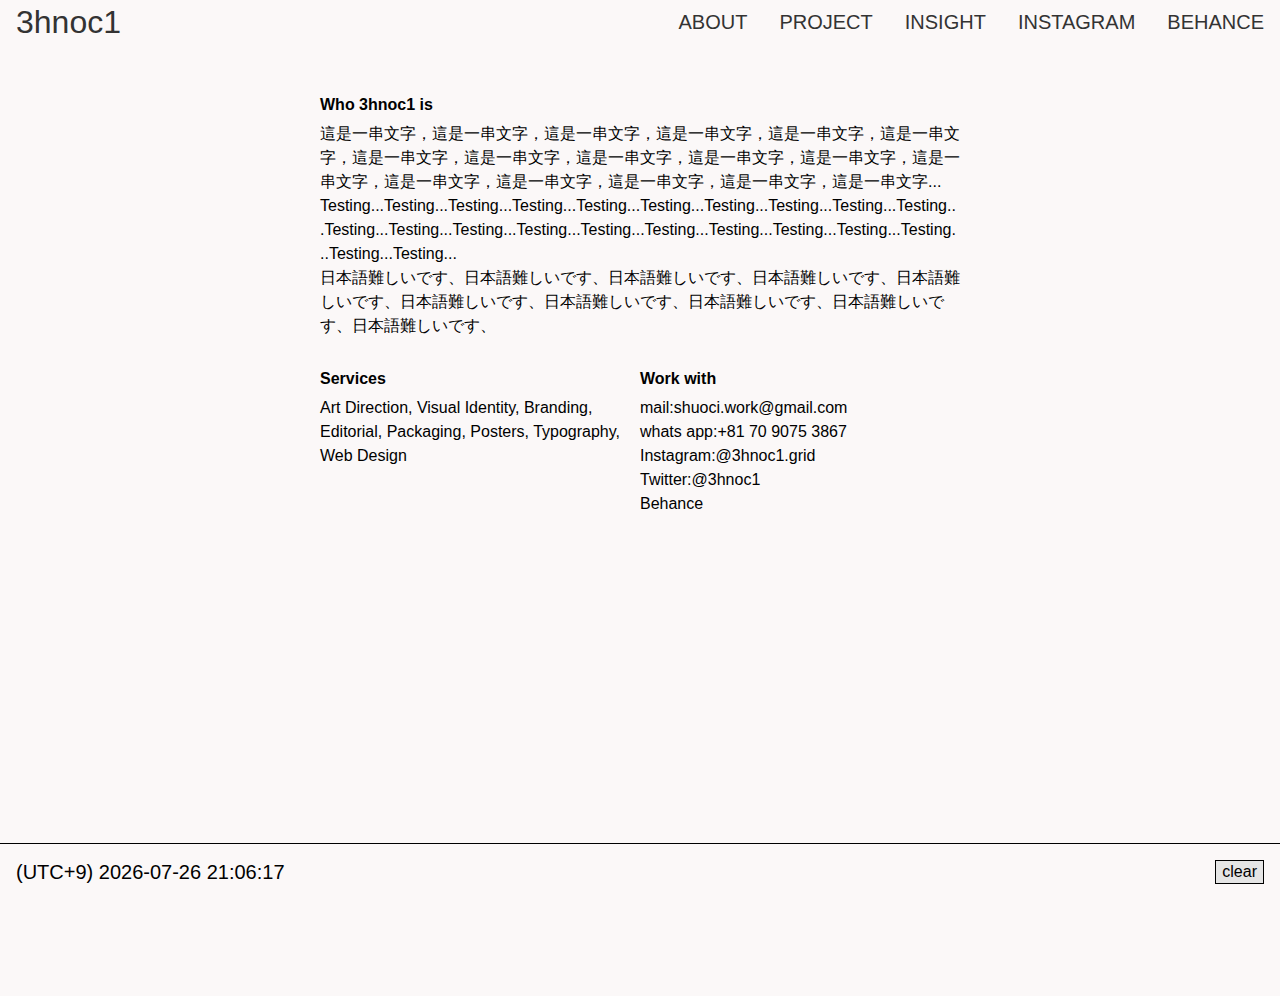
==== ABOUT/index.html @ e115d3f1 "website" ====
<!DOCTYPE html>
<html>

<head>
		<meta charset="utf-8">
		<meta name="viewport" content="width=device-width, initial-scale=1.0">
		<title>3hnoc1</title>
		<link rel="stylesheet" type="text/css" href="index.css">
		<link rel="stylesheet" type="text/css" href="../nav_bar.css">
		<link rel="stylesheet" type="text/css" href="../index_footer.css">
		<meta name="description" content="王碩慈 Graphic Design">
		<meta name="keyword" content="王碩慈 , shuoci wang">
		<script src="../pen.js " defer></script>
			<style>
				canvas {
					display: block;
					position: absolute;
					padding: 0;
					margin: 0;
					z-index: 1;
					pointer-events: none;
					width: 100%;
					height: 100%;
					}
					.project-list {
					position: absolute;
					width: 100vw;
					height: 100vh;
					padding: 0px;
					}
			</style>

</head>

<body>
	<!--nav_bar start-->
	<header class="header">
		<div class="title">
			<a href="#">3hnoc1</a>
		</div>
	<div class="subtitle">
		<ul>
			<li><a href="#">ABOUT</a></li>
			<li><a href="#">PROJECT</a></li>
			<li><a href="#">INSIGHT</a></li>
			<li><a href="#">INSTAGRAM</a></li>
			<li><a href="#">BEHANCE</a></li>
		</ul>
	</div>
	<!--rwd start-->
		<input type="checkbox" id="toggler">
		<label for="toggler">
			<div class="hamburger-container">
				<span></span>
				<span></span>
			</div>
		</label>
		<div class="nav-items">
			<ul>
				<li><a href="#">ABOUT</a></li>
				<li><a href="#">PROJECT</a></li>
				<li><a href="#">INSIGHT</a></li>
				<li><a href="#">INSTAGRAM</a></li>
				<li><a href="#">BEHANCE</a></li>
			</ul>
		</div>
			
		</div>

		</div>
	</header>
	<!--nav_bar end-->
	<!--rwd start-->

	<!--rwd end-->
	<div class="wrapper" id="container"><canvas id="c"></canvas>
	<div class="page_content">
		<div class="content-a">
			<h1>Who 3hnoc1 is</h1>
			<p>這是一串文字，這是一串文字，這是一串文字，這是一串文字，這是一串文字，這是一串文字，這是一串文字，這是一串文字，這是一串文字，這是一串文字，這是一串文字，這是一串文字，這是一串文字，這是一串文字，這是一串文字，這是一串文字，這是一串文字...</p>
			<p>Testing...Testing...Testing...Testing...Testing...Testing...Testing...Testing...Testing...Testing...Testing...Testing...Testing...Testing...Testing...Testing...Testing...Testing...Testing...Testing...Testing...Testing...</p>
			<p>日本語難しいです、日本語難しいです、日本語難しいです、日本語難しいです、日本語難しいです、日本語難しいです、日本語難しいです、日本語難しいです、日本語難しいです、日本語難しいです、</p>
		</div>
		<div class="content-b">
			<div class="content-b-1">
				<h1>Services</h1>
				<p>Art Direction, Visual Identity, Branding, Editorial, Packaging, Posters, Typography, Web Design</p>
			</div>
			<div class="content-b-2">
				<h1>Work with</h1>
				<a href="mailto:shuoci.work@gmail.com"><p>mail:shuoci.work@gmail.com</a><br>whats app:+81 70 9075 3867<br><a href="https://www.instagram.com/3hnoc1.grid/" target="_blank">Instagram:@3hnoc1.grid</a><br>Twitter:@3hnoc1<br><a href="https://www.behance.net/q20517sc6fdc" target="_blank">Behance</a></p>
			</div>
		</div>
	</div>
	</div>
	<!--index_footer start-->
	<header class="footer_bar">
		<div class="time-container">(UTC+9)
			<span id="japan-date-time">--:--:--</span>
		</div>
		<script src="../script-time.js"></script>
		<button id="button_clear" onclick="clearCanvas()">clear</button>
	</header>
</body>
---- ABOUT/index.css ----
body {
	margin: 0;
	font-family: "Hanken Grotesk", sans-serif;
	background-color: #FBF8F8;
	font-size: 1rem;
}

a {
    color: inherit; /* 繼承父元素顏色 */
    text-decoration: none; /* 移除底線 */
}

a:hover {
    color: #434343; /* 修改為懸停時的顏色 (可自定義) */
    text-decoration: underline; /* 懸停時顯示底線 */
}

.wrapper{
	width: 100vw;
	height: 100vh;
}

.page_content {
	width: 50%;
	margin: 0 auto;
	margin-top: 6rem;
}

.content-a{
	width: 100%;
}

.content-b {
	display: flex;
	margin-top: 2rem;
}

.content-b-1{
	width: 50%;
	padding-right: 1rem; 
}

.content-b-2{
	width: 50%;
}

.content-a h1 {
	font-weight: 600;
	margin-bottom: 0.5rem;
	font-size: 1rem;
	margin: 0 0.5rem 0.5rem 0;
}

.content-a p {
	width: 100%;
	margin: 0 0 0.5rem 0;
	font-size: 1rem;
	margin: 0 0.5rem 0 0;
	line-height: 1.5rem;
	word-wrap: break-word;
	box-sizing: border-box;
}

.content-b-1 h1{
	font-weight: 600;
	margin: 0 0 0.5rem 0;
	font-size: 1rem;
}

.content-b-1 p{
	width: 100%;
	margin: 0 0.5rem 0 0;
	font-size: 1rem;
	line-height: 1.5rem;
}

.content-b-2 h1{
	font-weight: 600;
	margin: 0 0 0.5rem 0;
	font-size: 1rem;
}

.content-b-2 p{
	width: 100%;
	margin: 0 0.5rem 0 0;
	font-size: 1rem;
	line-height: 1.5rem;
}

@media(max-width: 768px){
	.page_content {
	width: 80%;
}

}
---- nav_bar.css ----
* {
	list-style: none;
	-moz-box-sizing: border-box;
	-webkit-box-sizing: border-box;
	font-family: "Hanken Grotesk", sans-serif;
	text-decoration: none;
}

/*--nav_bar start--*/
.header {
	display: flex;
	position: fixed;
	width: 100%;
	top: 0;
	padding: 0.25rem 1rem 0.25rem 1rem;
	margin-bottom: 1.5rem;
	justify-content: space-between; /* 左右分布 */
	align-items: center;
	background-color: #FBF8F8;
	z-index: 1000;
	font-size: 2rem;
	box-sizing: border-box; /* 確保 padding 不影響寬度 */

}

.nav_bar {
	width: 100%;
}

.title {
	display: flex;
	flex-shrink: 0; /* 不壓縮 */
	text-align: left;
	z-index: 11;
}

.title a{
	margin-right: 100px;
	color: #333;
}

.subtitle {
	display: flex;
	flex-grow: 1; /* 填滿剩餘空間 */
	flex-shrink: 0; /* 不壓縮 */
	text-align: right;
	width: auto; /* 自適應 */
	max-width: 100%; /* 防止超出邊界 */
	overflow: hidden;
}

.subtitle ul {
	display: flex;
	justify-content: flex-end; /* 子元素間距平均 */
	width: 100%;
	margin: 0;
	padding: 0;
	font-size: 1.25rem;
	visibility: visible;
}

.subtitle ul a {
	color: #333;
	transition: 10%;
	display: block; /* 讓整個區塊可點擊 */
	transition: background-color 0.3s ease; /* 平滑過渡效果 */
	text-decoration: none;
}

.subtitle  ul a:hover {
	background-color: rgba(33, 33, 33, 0.8); /* 滑鼠懸停時底色 */
	text-decoration: none;
}

.subtitle ul li {
	margin-left: 2rem;
	text-decoration: none;
}
/*--nav_bar end--*/

/*--menu bar start--*/
.box{
	background-color: #FBF8F8;
	height: 40px;
	width: 40px;
}

#toggler:checked + label .box {
	background-color: cyan; /* 點擊變色 */
}

#toggler{
	display: none;
}

.hamburger-container{
	display: none;
	width: 30px;
	height: 30px;
	position: relative;
	top: 16px;
	z-index: 9999;
	visibility: visible;
}

.hamburger-container span{
	display: block;
	height: 1px;
	background-color: #333;
	position: relative;
	transition: all .3s ease-in-out;
	top: 0;
	z-index: 10;
}

.nav-items {
	background-color: rgba(33, 33, 33, 0.98);
	width: 100%;
	height: 100vh;
	position: absolute;
	top: 0;
	left: 0;
	transform: scaleY(0);
	transform-origin: top;
	z-index: 10;
	pointer-events: none; /* 禁用點擊事件，直到展開 */
}



.nav-items ul {
	margin: auto;
	justify-content: center; /* 垂直居中 */
	align-items: center; /* 水平居中 */
	height: 100%;
	margin-top: 8rem;
	margin-left: 1rem;
	padding: 0;
}

.nav-items ul li{
	margin-top: 1rem ;
	font-size: 4rem;
	color: #333;
}

.nav-items ul li a{
	font-size: 4rem;
	color: #333;
}

.nav-items ul li a:hover {
	color: #FBF8F8; /* 滑鼠懸停時底色 */
}

.nav-items ul li a:click {
	color: #FBF8F8; /* 滑鼠懸停時底色 */
}

.hamburger-container span:nth-child(2){
	margin-top: 7px;
}

#toggler:checked + label .hamburger-container span:nth-child(1){
	transform: rotate(45deg);
	top: 4px;
}

#toggler:checked + label .hamburger-container span:nth-child(2){
	transform: rotate(-45deg);
	top: -4px;
}

#toggler:checked ~ .nav-items{
	transform: scaleY(1);
	pointer-events: auto;
}

/*--menu bar end--*/

/*--rwd start--*/
@media(max-width: 768px){
	.hamburger-container {
		display: block;
		flex-shrink: 0;
		display: block;
	}

	.subtitle {
	display:none
	}
}
/*--rwd end--*/
---- index_footer.css ----
*{
	font-family: "Hanken Grotesk", sans-serif;
}

.footer_bar{
	display: flex;
	position: fixed; /* 確保定位相對於正常文檔流 */
	justify-content: space-between;
	align-items: center; /* 垂直置中 */
	bottom: 0;
	width: 100%;
	background-color: #FBF8F8;
	border-top:1px solid #000;
	margin-top: 1rem;
	padding: 1rem;
	z-index: 10; /* 確保高於 canvas */
}

.time-container {
	font-size: 1.25rem;
	font-weight: 500;
	color: #000000;
	text-align: left;
}

#button_clear{
    border: 1pt #000 solid;
	background-color: #e5e5e5;
    font-size: 1rem;
    line-height: 20px;
    outline: none;
    color: #000;
    cursor: pointer;
}

#button_clear:hover{
	background-color: #000;
	color:#FBF8F8;
	transition: background-color 0.8s ease;
}

@media(max-width: 768px){
	#button_clear{
		visibility: hidden;
	}

}
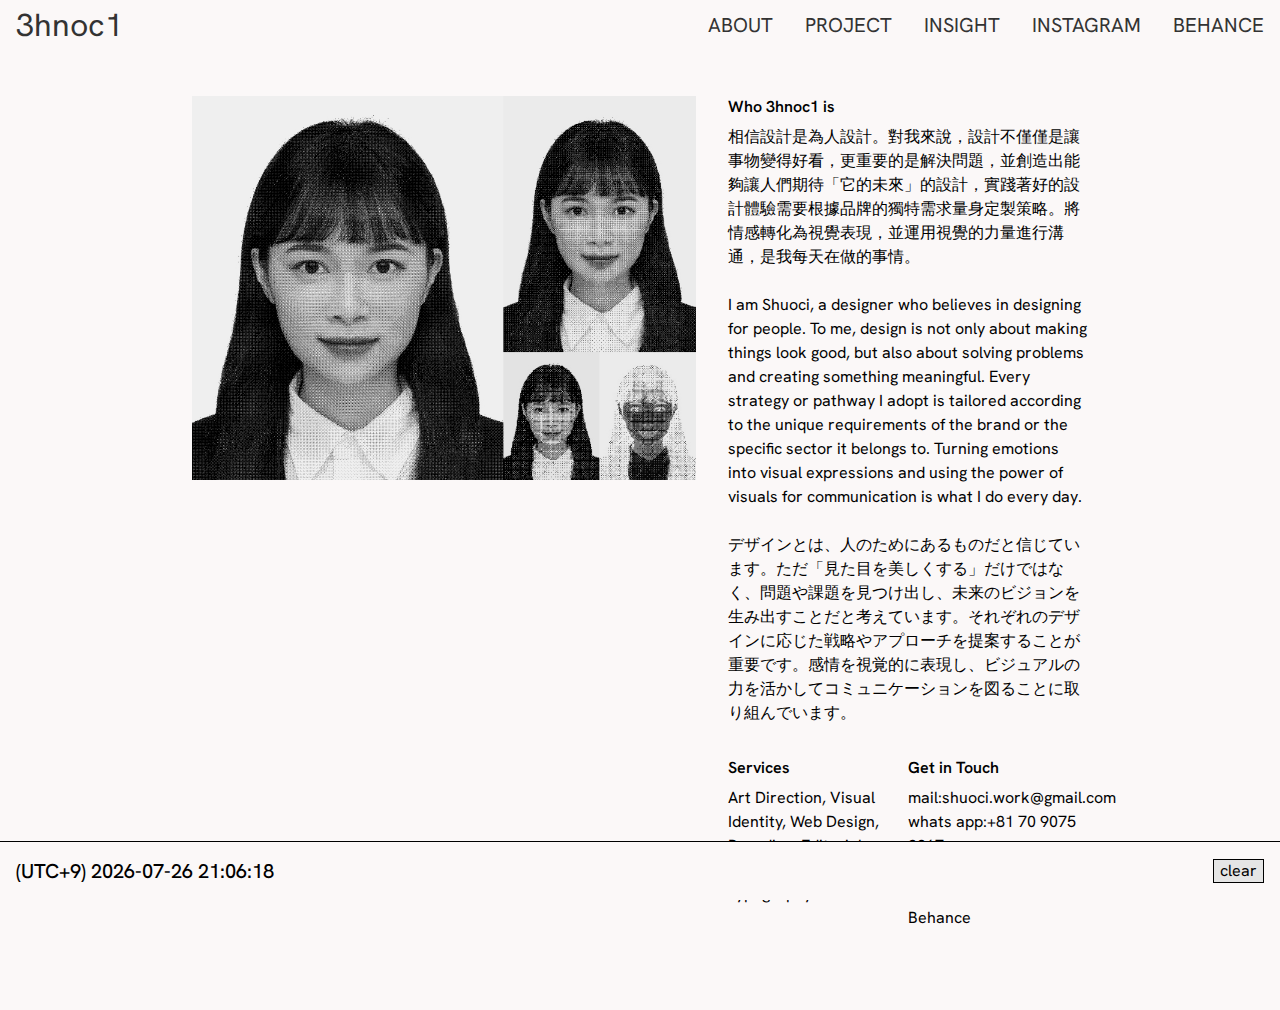
==== commit 0f894cc2: "." ====
--- a/ABOUT/index.html
+++ b/ABOUT/index.html
@@ -4,10 +4,14 @@
 <head>
 		<meta charset="utf-8">
 		<meta name="viewport" content="width=device-width, initial-scale=1.0">
-		<title>3hnoc1</title>
+		<title>3hnoc1|About</title>
+		<link rel="icon" href="favicon.ico">
 		<link rel="stylesheet" type="text/css" href="index.css">
 		<link rel="stylesheet" type="text/css" href="../nav_bar.css">
 		<link rel="stylesheet" type="text/css" href="../index_footer.css">
+		<link rel="preconnect" href="https://fonts.googleapis.com">
+		<link rel="preconnect" href="https://fonts.gstatic.com" crossorigin>
+		<link href="https://fonts.googleapis.com/css2?family=Hanken+Grotesk:ital,wght@0,100..900;1,100..900&family=M+PLUS+1p&display=swap" rel="stylesheet">
 		<meta name="description" content="王碩慈 Graphic Design">
 		<meta name="keyword" content="王碩慈 , shuoci wang">
 		<script src="../pen.js " defer></script>
@@ -40,11 +44,11 @@
 		</div>
 	<div class="subtitle">
 		<ul>
-			<li><a href="#">ABOUT</a></li>
-			<li><a href="#">PROJECT</a></li>
+			<li><a href="https://3hnoc1.com/about">ABOUT</a></li>
+			<li><a href="https://3hnoc1.com/projects">PROJECT</a></li>
 			<li><a href="#">INSIGHT</a></li>
-			<li><a href="#">INSTAGRAM</a></li>
-			<li><a href="#">BEHANCE</a></li>
+			<li><a href="https://www.instagram.com/3hnoc1.grid/" target="_blank">INSTAGRAM</a></li>
+			<li><a href="https://www.behance.net/q20517sc6fdc" target="_blank">BEHANCE</a></li>
 		</ul>
 	</div>
 	<!--rwd start-->
@@ -57,11 +61,11 @@
 		</label>
 		<div class="nav-items">
 			<ul>
-				<li><a href="#">ABOUT</a></li>
-				<li><a href="#">PROJECT</a></li>
-				<li><a href="#">INSIGHT</a></li>
-				<li><a href="#">INSTAGRAM</a></li>
-				<li><a href="#">BEHANCE</a></li>
+				<li><a href="https://3hnoc1.com/about">ABOUT</a></li>
+				<li><a href="ttps://3hnoc1.com/projects">PROJECTS</a></li>
+				<li>INSIGHT</li>
+				<li><a href="https://www.instagram.com/3hnoc1.grid/" target="_blank">INSTAGRAM</a></li>
+				<li><a href="ttps://www.behance.net/q20517sc6fdc" target="_blank">BEHANCE</a></li>
 			</ul>
 		</div>
 			
@@ -75,20 +79,24 @@
 	<!--rwd end-->
 	<div class="wrapper" id="container"><canvas id="c"></canvas>
 	<div class="page_content">
-		<div class="content-a">
-			<h1>Who 3hnoc1 is</h1>
-			<p>這是一串文字，這是一串文字，這是一串文字，這是一串文字，這是一串文字，這是一串文字，這是一串文字，這是一串文字，這是一串文字，這是一串文字，這是一串文字，這是一串文字，這是一串文字，這是一串文字，這是一串文字，這是一串文字，這是一串文字...</p>
-			<p>Testing...Testing...Testing...Testing...Testing...Testing...Testing...Testing...Testing...Testing...Testing...Testing...Testing...Testing...Testing...Testing...Testing...Testing...Testing...Testing...Testing...Testing...</p>
-			<p>日本語難しいです、日本語難しいです、日本語難しいです、日本語難しいです、日本語難しいです、日本語難しいです、日本語難しいです、日本語難しいです、日本語難しいです、日本語難しいです、</p>
-		</div>
-		<div class="content-b">
-			<div class="content-b-1">
-				<h1>Services</h1>
-				<p>Art Direction, Visual Identity, Branding, Editorial, Packaging, Posters, Typography, Web Design</p>
-			</div>
-			<div class="content-b-2">
-				<h1>Work with</h1>
-				<a href="mailto:shuoci.work@gmail.com"><p>mail:shuoci.work@gmail.com</a><br>whats app:+81 70 9075 3867<br><a href="https://www.instagram.com/3hnoc1.grid/" target="_blank">Instagram:@3hnoc1.grid</a><br>Twitter:@3hnoc1<br><a href="https://www.behance.net/q20517sc6fdc" target="_blank">Behance</a></p>
+			<div class="my"><img src="img/photo.jpg"></div>
+			<div class="content-text">
+				<div class="content-a">
+					<h1>Who 3hnoc1 is</h1>
+					<p>相信設計是為人設計。對我來說，設計不僅僅是讓事物變得好看，更重要的是解決問題，並創造出能夠讓人們期待「它的未來」的設計，實踐著好的設計體驗需要根據品牌的獨特需求量身定製策略。將情感轉化為視覺表現，並運用視覺的力量進行溝通，是我每天在做的事情。</p>
+					<p><br>I am Shuoci, a designer who believes in designing for people. To me, design is not only about making things look good, but also about solving problems and creating something meaningful. Every strategy or pathway I adopt is tailored according to the unique requirements of the brand or the specific sector it belongs to. Turning emotions into visual expressions and using the power of visuals for communication is what I do every day.</p>
+					<p><br>デザインとは、人のためにあるものだと信じています。ただ「見た目を美しくする」だけではなく、問題や課題を見つけ出し、未来のビジョンを生み出すことだと考えています。それぞれのデザインに応じた戦略やアプローチを提案することが重要です。感情を視覚的に表現し、ビジュアルの力を活かしてコミュニケーションを図ることに取り組んでいます。</p>
+				</div>
+				<div class="content-b">
+					<div class="content-b-1">
+						<h1>Services</h1>
+						<p>Art Direction, Visual Identity, Web Design, Branding, Editorial, Packaging, Posters, Typography</p>
+					</div>
+					<div class="content-b-2">
+						<h1>Get in Touch</h1>
+						<a href="mailto:shuoci.work@gmail.com"><p>mail:shuoci.work@gmail.com</a><br>whats app:+81 70 9075 3867<br><a href="https://www.instagram.com/3hnoc1.grid/" target="_blank">Instagram:@3hnoc1.grid</a><br><a href="https://www.linkedin.com/in/3hnoc1?utm_source=share&utm_campaign=share_via&utm_content=profile&utm_medium=ios_app">Linkdln</a><br><a href="https://www.behance.net/q20517sc6fdc" target="_blank">Behance</a></p>
+					</div>
+				</div>
 			</div>
 		</div>
 	</div>
--- a/ABOUT/index.css
+++ b/ABOUT/index.css
@@ -20,10 +20,27 @@
 	height: 100vh;
 }
 
+.my{
+	width: 70%;
+	margin-right: 2rem;
+}
+
+.content-text {
+	width: 50%;
+}
+
+.my img {
+	width: 100%; /* 圖片填滿容器 */
+	height: auto; /* 保持比例 */
+	display: block; /* 移除圖片的額外空間 */
+}
+
 .page_content {
-	width: 50%;
+	width: 70%;
 	margin: 0 auto;
 	margin-top: 6rem;
+	display: flex;
+	padding-bottom: 5rem;
 }
 
 .content-a{
@@ -87,9 +104,29 @@
 	line-height: 1.5rem;
 }
 
+.my img {
+	width: 100%; /* 圖片填滿容器 */
+	height: auto; /* 保持比例 */
+	display: block; /* 移除圖片的額外空間 */
+}
+
 @media(max-width: 768px){
 	.page_content {
 	width: 80%;
-}
+	}
+
+	.page_content {
+	display: block;
+	}
+
+	.my{
+	width: 100%;
+	margin-bottom: 2rem;
+	}
+
+	.content-text {
+	width: 100%;
+	}
+
 
 }